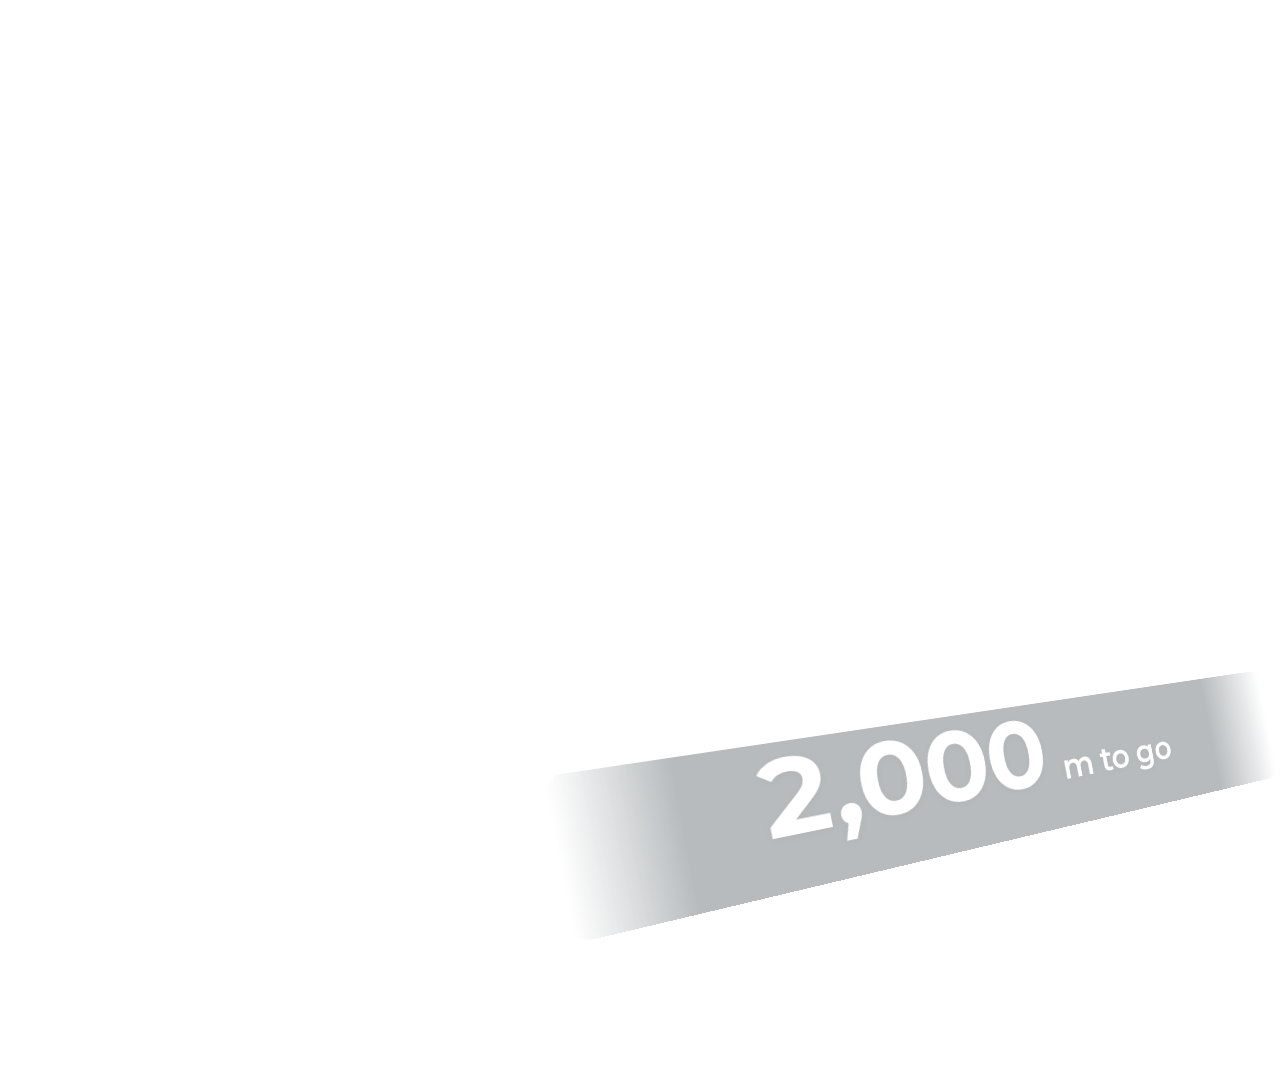
==== public/vmix-rowing-dtg.html @ 8fc4083b "Add "distance to go": a translucent strip on the water along the buoy line. vmix-rowing-dtg.html lay" ====
<!DOCTYPE html>
<html lang="en">
<head>
    <meta charset="UTF-8">
    <meta name="viewport" content="width=1920, height=1080, initial-scale=1">
    <title>vMix — Distance to go</title>
    <link rel="preload" href="assets/fonts/milford/Montserrat-latin-wght.woff2" as="font" type="font/woff2" crossorigin>
    <link rel="stylesheet" href="vmix-rowing-l3.css?v=7">
</head>
<body class="rl3-page dtg-page">
    <!-- 1920×1080, transparent. A translucent strip lying on the water along the buoy line, with the
         metres to go counting down on the same plane. Placement and feed: see vmix-rowing-dtg.js. -->
    <div class="rl3-stage" id="rl3Stage">
        <div class="dtg-strip" id="dtgStrip" aria-label="Distance to go">
            <span class="dtg-value" id="dtgValue" data-field="race.distanceToGo">2,000</span>
            <span class="dtg-unit">m to go</span>
        </div>
        <svg class="dtg-guides" id="dtgGuides" viewBox="0 0 1920 1080" aria-hidden="true"></svg>
    </div>
    <script src="vmix-rowing-dtg.js?v=1"></script>
</body>
</html>
---- public/vmix-rowing-l3.css ----
/* Rowing lane lower third — 1920×1080, transparent background.
   vMix browser input: vmix-rowing-l3.html (see vmix-rowing-l3.js for params).

   Milford Asset Management brand (Brand Guidelines, Sept 2022 V8):
   - Primary colours: Milford grey #303C42 (PMS 425) and Milford orange #E1690E (PMS 159),
     with orange tints 80 / 65 / 30 %. Primary colours always present; orange used as the accent.
   - Type: Gotham → Montserrat for digital. Medium for headlines, tracking −25, snug leading.
     Bold for product-style labels. No full stops on headings; sentence case.
   - Lozenge: rounded rectangle used to highlight a key word or call to action (race type here).
   - No logo or holding device here: Milford runs as a separate always-on bug, and the
     guide says the holding device is not used when the logo appears elsewhere.
   - Crews are shown by their row suit (white background cut out in the browser) and club code.
   - Lane cards are 80% Milford grey and swipe up to a near-solid (95%) side showing the split
     (and back down to the suit);
     a rating rise shows as a small "38 SPM" chip above the card's top-left corner (30% orange
     tint). The race number / title rail is solid Milford grey.
   - Race positions 1–3 get a gold / silver / bronze medal pop-up above the card's top-right
     corner (medal colours are semantic, like results, not brand accents).
   - One fixed-width card per lane, so the graphic is as wide as the race has lanes
     (left-anchored at title safe); the rail matches that width. Text carries a soft shadow over bright water. */

@font-face {
    font-family: 'Montserrat';
    font-style: normal;
    font-weight: 100 900;
    font-display: block;
    src: url('assets/fonts/milford/Montserrat-latin-wght.woff2') format('woff2');
}

:root {
    /* Milford primary */
    --mf-grey: #303c42;
    --mf-orange: #e1690e;
    --mf-orange-80: #e9893f;
    --mf-orange-65: #eda062;
    --mf-orange-30: #f6d2b7;
    --mf-light: #f7f7f7;
    --mf-white: #ffffff;

    /* Derived from Milford grey for broadcast surfaces */
    --mf-surface: #303c42;                  /* race rail: solid Milford grey */
    --mf-card: rgba(48, 60, 66, 0.8);       /* lane card front: 80%, a hint of the race behind */
    --mf-card-back: rgba(48, 60, 66, 0.95); /* split side: near-solid so the split reads cleanly */
    --mf-card-empty: rgba(48, 60, 66, 0.4); /* lane in the race with no crew */
    --mf-surface-deep: #232c31;
    --mf-hairline: rgba(247, 247, 247, 0.16);
    --mf-muted: rgba(247, 247, 247, 0.62);
    --mf-shadow: 0 8px 22px rgba(0, 0, 0, 0.35);

    --radius-lozenge: 8px;
    --radius-card: 6px;

    --font: 'Montserrat', 'Gotham', 'Segoe UI', system-ui, sans-serif;
    --track-headline: -0.025em;

    --ease-out: cubic-bezier(0.16, 1, 0.3, 1);
    --ease-standard: cubic-bezier(0.2, 0, 0.2, 1);

    --rl3-gap: 8px;
    --rl3-card-h: 170px;
    --rl3-card-w: 184px;                     /* 9 lanes fill the 1728px title-safe width */
    --rl3-rail-h: 72px;

    /* Medal pop-up chip tints for race positions 1–3 (semantic, like results — not brand accents). */
    --medal-gold-chip: #f7e3a1;
    --medal-silver-chip: #e4e8ec;
    --medal-bronze-chip: #efc9a6;
}

* { box-sizing: border-box; }

html,
body.rl3-page {
    margin: 0;
    width: 1920px;
    height: 1080px;
    overflow: hidden;
    background: transparent;
    color: var(--mf-white);
    font-family: var(--font);
    font-variant-numeric: tabular-nums;
    text-shadow: 0 1px 3px rgba(0, 0, 0, 0.45);
    -webkit-font-smoothing: antialiased;
}

/* Preview backdrop for design work only (?bg=1 / B) — never on air: a Karāpiro finish
   frame on the 1920×1080 stage, so legibility can be judged over real footage. */
.rl3--preview-bg .rl3-stage {
    background: #243b4d url('assets/vmix/preview/karapiro-finish.webp') center / cover no-repeat;
}

.rl3-stage {
    position: relative;
    width: 1920px;
    height: 1080px;
}

/* Title-safe guide (90%), shown with guides on. */
.rl3-safe {
    display: none;
    position: absolute;
    inset: 54px 96px;
    border: 1px dashed rgba(255, 255, 255, 0.35);
    pointer-events: none;
}

.rl3--guides .rl3-safe { display: block; }

/* ---------- Layout: lanes over the race rail, as wide as the lanes ---------- */

.rl3 {
    position: absolute;
    left: 96px;
    bottom: 54px;
    max-width: 1728px;
    display: flex;
    visibility: hidden;
}

.rl3--on .rl3 { visibility: visible; }

.rl3-main {
    flex: 1 1 auto;
    min-width: 0;
    display: flex;
    flex-direction: column;
    gap: var(--rl3-gap);
}

.rl3-lanes {
    display: flex;
    gap: var(--rl3-gap);
    height: var(--rl3-card-h);
}

/* The rail takes the lanes' width but never widens the graphic itself; on short races
   (5 lanes or fewer) it keeps at least 1120px so the title and gold standard fit. */
.rl3-main > .rl3-rail {
    width: 0;
    min-width: max(100%, 1120px);
}

/* ---------- Race rail: number · title · type lozenge ---------- */

.rl3-rail {
    display: flex;
    align-items: center;
    gap: 18px;
    height: var(--rl3-rail-h);
    padding: 0 12px 0 22px;
    overflow: hidden; /* safety: contents never spill past the rail */
    background: var(--mf-surface);
    border-radius: var(--radius-card);
    box-shadow: var(--mf-shadow);
    transform-origin: left center;
}

.rl3-rail-num {
    display: flex;
    align-items: baseline;
    gap: 8px;
    padding-right: 18px;
    border-right: 1px solid var(--mf-hairline);
    white-space: nowrap;
}

.rl3-rail-num-label {
    font-size: 16px;
    font-weight: 700;
    color: var(--mf-orange);
}

.rl3-rail-num-val {
    font-size: 30px;
    font-weight: 600;
    letter-spacing: var(--track-headline);
}

.rl3-rail-title {
    flex: 1 1 auto;
    min-width: 0;
    font-size: 30px;
    font-weight: 500;
    letter-spacing: var(--track-headline);
    white-space: nowrap;
    overflow: hidden;
    text-overflow: ellipsis;
}

/* Gold standard, just before the race type: its average split /500m only, large and
   white under a small label, on a lighter panel so it reads at a glance. */
.rl3-rail-gold {
    flex: 0 0 auto;
    align-self: center;
    display: flex;
    flex-direction: column;
    gap: 1px;
    padding: 4px 14px 5px;
    border-radius: var(--radius-lozenge);
    background: rgba(247, 247, 247, 0.1);
    white-space: nowrap;
}

.rl3-rail-gold[hidden] { display: none; }

.rl3-rail-gold-label {
    font-size: 15px;
    font-weight: 700;
    line-height: 1.1;
    color: var(--mf-orange-30);
}

.rl3-rail-gold-split {
    font-size: 38px;
    font-weight: 700;
    line-height: 1;
    letter-spacing: var(--track-headline);
    color: var(--mf-white);
}

.rl3-rail-gold-unit {
    margin-left: 4px;
    font-size: 18px;
    font-weight: 600;
    letter-spacing: 0;
    color: var(--mf-light);
}

/* Lozenge highlight (brand: Gotham/Montserrat only, text fits comfortably, rounded corners). */
.rl3-rail-type {
    flex: 0 1 auto;
    min-width: 0;
    overflow: hidden;
    text-overflow: ellipsis;
    padding: 7px 16px 8px;
    border-radius: var(--radius-lozenge);
    background: rgba(247, 247, 247, 0.12);
    font-size: 20px;
    font-weight: 600;
    letter-spacing: -0.01em;
    white-space: nowrap;
}

.rl3-rail-type[data-tier='final'],
.rl3-rail-type[data-tier='semi'] {
    background: var(--mf-orange);
    color: var(--mf-white);
}

.rl3-rail-type[data-tier='semi'] { background: var(--mf-orange-80); }

/* ---------- Lane cards ---------- */

.rl3-card {
    position: relative;
    flex: 0 0 var(--rl3-card-w);
    min-width: 0;
}

/* Card window: the suit side and the split side are stacked vertically inside it and
   swipe up (suit → split) or back down (split → suit). */
.rl3-card-window {
    position: relative;
    width: 100%;
    height: 100%;
    overflow: hidden;
    border-radius: var(--radius-card);
    box-shadow: var(--mf-shadow);
}

.rl3-face {
    position: absolute;
    inset: 0;
    display: flex;
    flex-direction: column;
    gap: 8px;
    padding: 10px;
    background: var(--mf-card);
    transition: transform 500ms var(--ease-out);
}

.rl3-face--back {
    transform: translateY(100%);
    gap: 6px;
    background: var(--mf-card-back);
}

.rl3-card--split .rl3-face--front { transform: translateY(-100%); }
.rl3-card--split .rl3-face--back { transform: none; }

/* Lane in the race with no crew (scratched / empty): lane number only. */
.rl3-card--empty .rl3-face--front { background: var(--mf-card-empty); }
.rl3-card--empty .rl3-card-window { box-shadow: none; }
.rl3-card--empty .rl3-card-lane { opacity: 0.7; }

/* Row suit: RowIT PNG with its white background and code caption removed in JS,
   so the suit sits straight on the translucent card. */
.rl3-card-suit {
    position: relative;
    flex: 1 1 auto;
    min-height: 0;
    display: flex;
    align-items: center;
    justify-content: center;
}

.rl3-suit-img {
    height: 100%;        /* same height for the 1890px renders and RowIT's 55×90 pictures */
    width: auto;
    max-width: 100%;
    object-fit: contain;
    filter: drop-shadow(0 2px 4px rgba(0, 0, 0, 0.35));
}

.rl3-suit-svg {
    height: 100%;
}

.rl3-card-row {
    flex: 0 0 34px;
    display: flex;
    align-items: center;
    gap: 8px;
    min-height: 0;
}

.rl3-card-lane {
    flex: 0 0 auto;
    min-width: 32px;
    height: 32px;
    padding: 0 7px;
    display: flex;
    align-items: center;
    justify-content: center;
    background: rgba(247, 247, 247, 0.12);
    color: var(--mf-white);
    font-size: 19px;
    font-weight: 700;
    border-radius: var(--radius-lozenge);
}

.rl3-card-code {
    flex: 1 1 auto;
    min-width: 0;
    text-align: center;
    font-size: 25px;
    font-weight: 700;
    letter-spacing: 0.04em;
    text-transform: uppercase;
    white-space: nowrap;
    overflow: hidden;
    text-overflow: ellipsis; /* fallback; long codes are shrunk to fit in JS */
}


/* ---------- Card back: the triggered data ---------- */

.rl3-back-head {
    flex: 0 0 26px;
    display: flex;
    align-items: center;
    gap: 7px;
    min-width: 0;
}

.rl3-card-lane--sm {
    min-width: 26px;
    height: 26px;
    padding: 0 6px;
    font-size: 15px;
}

.rl3-back-code {
    flex: 1 1 auto;
    min-width: 0;
    font-size: 16px;
    font-weight: 700;
    letter-spacing: 0.04em;
    white-space: nowrap;
    overflow: hidden;
    text-overflow: ellipsis;
}

/* "Pace" sits in a small Milford-orange lozenge. */
.rl3-metric-label {
    flex: 0 0 auto;
    padding: 3px 9px 4px;
    border-radius: 6px;
    background: var(--mf-orange);
    color: var(--mf-white);
    font-size: 14px;
    font-weight: 700;
    line-height: 1.1;
    text-shadow: none;
    white-space: nowrap;
}

/* The split is as large as the card width allows (fitted in JS). */
.rl3-metric {
    flex: 1 1 auto;
    min-height: 0;
    display: flex;
    flex-direction: column;
    justify-content: center;
    gap: 6px;
    min-width: 0;
}

.rl3-metric-value {
    display: block;
    width: 100%;
    overflow: hidden;
    white-space: nowrap;
    font-size: 60px;
    font-weight: 700;
    line-height: 0.95;
    letter-spacing: -0.03em;
    color: var(--mf-white);
}

.rl3-metric-foot {
    display: flex;
    align-items: baseline;
    justify-content: space-between;
    gap: 8px;
}

.rl3-metric-unit {
    font-size: 16px;
    font-weight: 600;
    letter-spacing: 0;
    color: var(--mf-light);
    opacity: 0.8;
}

.rl3-metric-delta {
    font-size: 22px;
    font-weight: 700;
    color: var(--mf-white);
}

/* ---------- Medal pop-up: above the card's top-right corner, while 1st–3rd ---------- */

.rl3-medal {
    position: absolute;
    right: 0;
    bottom: calc(100% + 8px);
    display: flex;
    align-items: center;
    gap: 6px;
    padding: 3px 10px 3px 6px;
    border-radius: var(--radius-lozenge);
    background: var(--m-chip, var(--mf-light));
    color: var(--mf-grey);
    text-shadow: none;
    box-shadow: var(--mf-shadow);
    white-space: nowrap;
    pointer-events: none;
    overflow: hidden;
    opacity: 0;
    transform: translateY(10px) scale(0.9);
    transform-origin: bottom right;
    transition: opacity 200ms var(--ease-standard), transform 300ms var(--ease-out);
}

.rl3-medal--on {
    opacity: 1;
    transform: none;
}

.rl3-medal[data-medal='gold'] { --m-chip: var(--medal-gold-chip); }
.rl3-medal[data-medal='silver'] { --m-chip: var(--medal-silver-chip); }
.rl3-medal[data-medal='bronze'] { --m-chip: var(--medal-bronze-chip); }

.rl3-medal-img {
    width: 24px;
    height: 28px;
    flex: 0 0 auto;
}

.rl3-medal-text {
    font-size: 22px;
    font-weight: 700;
    line-height: 1;
    letter-spacing: var(--track-headline);
}

/* A glint crosses the chip each time it pops in. */
.rl3-medal::after {
    content: '';
    position: absolute;
    top: 0;
    bottom: 0;
    width: 40%;
    left: -60%;
    background: linear-gradient(100deg, rgba(255, 255, 255, 0) 0%, rgba(255, 255, 255, 0.75) 50%, rgba(255, 255, 255, 0) 100%);
    pointer-events: none;
}

.rl3-medal--on::after { animation: rl3-glint 900ms var(--ease-standard) 250ms both; }

@keyframes rl3-glint { to { left: 120%; } }

/* ---------- Rating pop-up: small chip above the card's top-left corner ---------- */

.rl3-rate {
    position: absolute;
    left: 0;
    bottom: calc(100% + 8px);
    display: flex;
    align-items: baseline;
    gap: 5px;
    padding: 5px 10px 6px;
    border-radius: var(--radius-lozenge);
    background: var(--mf-orange-30);
    color: var(--mf-grey);
    text-shadow: none;
    box-shadow: var(--mf-shadow);
    white-space: nowrap;
    pointer-events: none;
    opacity: 0;
    transform: translateY(10px) scale(0.9);
    transform-origin: bottom left;
    transition: opacity 200ms var(--ease-standard), transform 300ms var(--ease-out);
}

.rl3-rate--on {
    opacity: 1;
    transform: none;
}

.rl3-rate-value {
    font-size: 26px;
    font-weight: 700;
    line-height: 1;
    letter-spacing: var(--track-headline);
}

.rl3-rate-unit {
    font-size: 13px;
    font-weight: 700;
    letter-spacing: 0.06em;
}

/* ---------- In / out ---------- */

@keyframes rl3-wipe { from { transform: scaleX(0); } to { transform: scaleX(1); } }
@keyframes rl3-up { from { opacity: 0; transform: translateY(32px); } to { opacity: 1; transform: none; } }
@keyframes rl3-fade-out { to { opacity: 0; transform: translateY(24px); } }

.rl3--in .rl3-rail { animation: rl3-wipe 500ms var(--ease-out) both; }
.rl3--in .rl3-rail > * { animation: rl3-up 400ms var(--ease-out) 200ms both; }
.rl3--in .rl3-card { animation: rl3-up 450ms var(--ease-out) both; animation-delay: calc(250ms + var(--rl3-i, 0) * 40ms); }
.rl3--out .rl3 { animation: rl3-fade-out 300ms var(--ease-standard) both; }

@media (prefers-reduced-motion: reduce) {
    .rl3--in .rl3-rail,
    .rl3--in .rl3-rail > *,
    .rl3--in .rl3-card { animation-duration: 1ms; animation-delay: 0ms; }
    .rl3-face,
    .rl3-rate,
    .rl3-medal { transition-duration: 1ms; }
    .rl3-medal--on::after { animation: none; }
}

/* ---------- Placeholder marking ----------
   A field showing its placeholder token (no live value yet) carries .rl3-ph. */

.rl3-ph {
    color: var(--mf-muted);
    font-style: italic;
    text-decoration: underline dashed rgba(255, 255, 255, 0.45);
    text-underline-offset: 5px;
    text-decoration-thickness: 1px;
}

.rl3-rail-type[data-tier].rl3-ph { color: var(--mf-muted); }

.rl3-card-suit.rl3-ph {
    border-radius: 4px;
    background: repeating-linear-gradient(135deg, rgba(255, 255, 255, 0.14) 0 8px, rgba(255, 255, 255, 0.05) 8px 16px);
}

.rl3-suit-tag {
    position: absolute;
    right: 4px;
    bottom: 2px;
    font-size: 10px;
    font-weight: 700;
    font-style: italic;
    letter-spacing: 0.06em;
    color: var(--mf-muted);
}

/* Guides (?guides=1 / G): outline every live field and name its key. */
.rl3--guides [data-field] {
    outline: 1px dashed var(--mf-orange);
    outline-offset: -2px;
    position: relative;
}

.rl3--guides [data-field]::before {
    content: attr(data-field);
    position: absolute;
    left: 2px;
    top: 2px;
    padding: 1px 4px;
    font: 700 10px/1.2 ui-monospace, Menlo, monospace;
    font-style: normal;
    letter-spacing: 0;
    text-transform: none;
    color: var(--mf-white);
    background: var(--mf-orange);
    border-radius: 3px;
    z-index: 3;
    white-space: nowrap;
}


/* ---------- Operator panel (?ctrl=1 / C) — keep off the program output ---------- */

.rl3-ctrl {
    text-shadow: none;
    position: absolute;
    left: 24px;
    top: 24px;
    width: 460px;
    padding: 16px 18px;
    background: var(--mf-surface-deep);
    border: 1px solid var(--mf-hairline);
    border-radius: 10px;
    font-size: 14px;
    color: var(--mf-light);
    box-shadow: 0 20px 48px rgba(0, 0, 0, 0.3);
    z-index: 10;
}

.rl3-ctrl h2 {
    margin: 0 0 10px;
    font-size: 18px;
    font-weight: 500;
    letter-spacing: var(--track-headline);
}

.rl3-ctrl fieldset {
    border: 1px solid var(--mf-hairline);
    border-radius: 6px;
    margin: 0 0 10px;
    padding: 8px 10px 10px;
    display: grid;
    grid-template-columns: 1fr 1fr;
    gap: 6px 12px;
}

.rl3-ctrl legend {
    padding: 0 4px;
    color: var(--mf-orange-65);
    font-size: 12px;
    font-weight: 700;
}

.rl3-ctrl label {
    display: flex;
    flex-direction: column;
    gap: 3px;
    font-size: 12px;
    color: var(--mf-muted);
}

.rl3-ctrl label.rl3-ctrl-check {
    flex-direction: row;
    align-items: center;
    gap: 6px;
}

.rl3-ctrl input[type='number'],
.rl3-ctrl input[type='text'],
.rl3-ctrl select {
    width: 100%;
    min-width: 0;
    background: var(--mf-grey);
    color: var(--mf-white);
    border: 1px solid var(--mf-hairline);
    border-radius: 6px;
    padding: 5px 8px;
    font: 500 14px var(--font);
}

.rl3-ctrl input:focus-visible,
.rl3-ctrl select:focus-visible,
.rl3-ctrl button:focus-visible {
    outline: 2px solid var(--mf-orange);
    outline-offset: 1px;
}

.rl3-ctrl-row {
    display: flex;
    flex-wrap: wrap;
    gap: 6px;
    margin-top: 6px;
}

.rl3-ctrl-row select { width: auto; }

.rl3-ctrl button {
    background: var(--mf-orange);
    color: var(--mf-white);
    border: 0;
    border-radius: var(--radius-lozenge);
    padding: 6px 12px;
    font: 600 13px var(--font);
    cursor: pointer;
}

.rl3-ctrl button:hover { filter: brightness(0.92); }

.rl3-ctrl button.rl3-ctrl-alt { background: var(--mf-grey); border: 1px solid var(--mf-hairline); }

.rl3-ctrl-hint {
    margin: 8px 0 0;
    color: var(--mf-muted);
    font-size: 12px;
    line-height: 1.45;
}

/* ---------- Side layout (vmix-rowing-side.html / ?layout=side / RowingL3.layout('side')) ----------
   The same graphic as a vertical column at the far right: lane 1 (the far lane) at the top,
   one row per lane, the race block under the lanes. Pop-ups sit to the left of a row. */

.rl3--side {
    --rl3-side-w: 340px;
    --rl3-side-card-h: 86px;
}

.rl3--side .rl3 {
    left: auto;
    right: 96px;
    top: 54px;
    bottom: auto;
    width: var(--rl3-side-w);
    max-width: none;
    max-height: 972px;
    flex-direction: column;
    align-items: stretch;
}

.rl3--side .rl3-main {
    flex: 1 1 auto;
    min-height: 0;
    gap: 6px;
}

.rl3--side .rl3-lanes {
    flex: 0 1 auto;
    min-height: 0;
    flex-direction: column;
    height: auto;
    gap: 6px;
}

.rl3--side .rl3-card {
    flex: 0 1 var(--rl3-side-card-h);
    height: var(--rl3-side-card-h);
    min-height: 0;
    width: auto;
}

/* Card faces become rows: [lane] [suit] [code]  /  [lane code, Pace] [split, /500m change] */
.rl3--side .rl3-face {
    flex-direction: row;
    align-items: center;
    gap: 10px;
    padding: 6px 12px 6px 8px;
}

.rl3--side .rl3-card-row { display: contents; }

.rl3--side .rl3-card-lane {
    order: -1;
    min-width: 34px;
    height: 34px;
    font-size: 20px;
}

.rl3--side .rl3-card-suit {
    flex: 0 0 64px;
    height: 100%;
    order: 0;
}

.rl3--side .rl3-card-code {
    order: 1;
    flex: 1 1 auto;
    text-align: left;
    padding: 0;
}

.rl3--side .rl3-card--empty .rl3-card-suit { display: none; }

.rl3--side .rl3-face--back { gap: 12px; }

.rl3--side .rl3-back-head {
    flex: 0 0 auto;
    display: grid;
    grid-template-columns: auto auto;
    grid-template-areas: 'lane code' 'label label';
    align-items: center;
    gap: 4px 6px;
}

.rl3--side .rl3-back-head .rl3-card-lane--sm { grid-area: lane; }
.rl3--side .rl3-back-code { grid-area: code; font-size: 18px; }
.rl3--side .rl3-back-head .rl3-metric-label { grid-area: label; justify-self: start; }

.rl3--side .rl3-metric {
    flex: 1 1 auto;
    align-items: flex-end;
    justify-content: center;
    gap: 2px;
    min-width: 0;
}

.rl3--side .rl3-metric-value { text-align: right; }
.rl3--side .rl3-metric-foot { width: auto; gap: 12px; }
.rl3--side .rl3-metric-delta { font-size: 18px; }
.rl3--side .rl3-metric-unit { font-size: 14px; }

/* Pop-ups go to the left of the row: rating at the top, medal at the bottom. */
.rl3--side .rl3-rate {
    left: auto;
    right: calc(100% + 8px);
    top: 2px;
    bottom: auto;
    transform-origin: top right;
    transform: translateX(10px) scale(0.9);
}

.rl3--side .rl3-medal {
    left: auto;
    right: calc(100% + 8px);
    top: auto;
    bottom: 2px;
    transform-origin: bottom right;
    transform: translateX(10px) scale(0.9);
}

.rl3--side .rl3-rate--on,
.rl3--side .rl3-medal--on { transform: none; }

/* Race block under the lanes: number + type, title (2 lines), gold split. */
.rl3--side .rl3-main > .rl3-rail {
    width: auto;
    min-width: 0;
    height: auto;
    flex: 0 0 auto;
    display: grid;
    grid-template-columns: 1fr auto;
    grid-template-areas: 'num type' 'title title' 'gold gold';
    align-items: center;
    gap: 6px 10px;
    padding: 10px 14px 12px;
    transform-origin: right center;
}

.rl3--side .rl3-rail-num { grid-area: num; border-right: 0; padding-right: 0; }
.rl3--side .rl3-rail-type { grid-area: type; justify-self: end; font-size: 17px; padding: 5px 12px 6px; }

.rl3--side .rl3-rail-title {
    grid-area: title;
    font-size: 24px;
    line-height: 1.1;
    white-space: normal;
    overflow: hidden;
    display: -webkit-box;
    -webkit-line-clamp: 2;
    -webkit-box-orient: vertical;
}

.rl3--side .rl3-rail-gold {
    grid-area: gold;
    justify-self: start;
    flex-direction: row;
    align-items: baseline;
    gap: 10px;
    padding: 4px 12px 5px;
}

.rl3--side .rl3-rail-gold-split { font-size: 28px; }
.rl3--side .rl3-rail-gold-unit { font-size: 15px; }

/* In from the right instead of up. */
@keyframes rl3-right { from { opacity: 0; transform: translateX(40px); } to { opacity: 1; transform: none; } }

.rl3--side.rl3--in .rl3-card { animation-name: rl3-right; }
.rl3--side.rl3--in .rl3-rail { animation: rl3-right 450ms var(--ease-out) both; animation-delay: calc(300ms + var(--rl3-n, 9) * 40ms); }
.rl3--side.rl3--in .rl3-rail > * { animation: none; }
.rl3--side.rl3--out .rl3 { animation: rl3-fade-right 300ms var(--ease-standard) both; }

@keyframes rl3-fade-right { to { opacity: 0; transform: translateX(24px); } }

/* ---------- Bow data (vmix-rowing-bow.html / ?layout=bow) ----------
   Side-style row cards, each mounted on a crew's bow number holder at the point the CV
   reports, and scaled by camera perspective (far lane small, near lane full size). The body
   carries rl3--side as well, so the card faces come from the side layout above. */

.rl3--bow {
    --rl3-bow-w: 300px;
    --rl3-bow-h: 78px;
}

.rl3--bow .rl3 {
    inset: 0;
    width: auto;
    max-height: none;
    display: block;
}

.rl3--bow .rl3-main { display: block; height: 100%; }
.rl3--bow .rl3-lanes { display: block; height: 100%; }
.rl3--bow .rl3-main > .rl3-rail { display: none; }

/* left/top = the bow point; the card hangs above it on a short post and scales from there. */
.rl3--bow .rl3-card {
    position: absolute;
    width: var(--rl3-bow-w);
    height: var(--rl3-bow-h);
    left: -9999px;
    top: -9999px;
    transform: translate(-50%, -100%) scale(var(--s, 1));
    transform-origin: bottom center;
    opacity: 0;
    transition: opacity 250ms var(--ease-standard), left 220ms linear, top 220ms linear, transform 220ms linear;
    will-change: left, top, transform;
}

.rl3--bow .rl3-card--bow-on { opacity: 1; }
.rl3--bow.rl3--in .rl3-card { animation: none; }
.rl3--bow .rl3-card--empty { display: none; }

/* Mounting post down to the bow, and a small foot on the number holder. */
.rl3--bow .rl3-card::after {
    content: '';
    position: absolute;
    left: 50%;
    top: 100%;
    width: 4px;
    height: 22px;
    margin-left: -2px;
    background: linear-gradient(180deg, var(--mf-surface) 0%, rgba(48, 60, 66, 0.55) 100%);
    border-radius: 0 0 2px 2px;
}

.rl3--bow .rl3-card::before {
    content: '';
    position: absolute;
    left: 50%;
    top: calc(100% + 18px);
    width: 14px;
    height: 8px;
    margin-left: -7px;
    border-radius: 50%;
    background: rgba(48, 60, 66, 0.75);
    box-shadow: 0 0 0 2px rgba(255, 255, 255, 0.35);
}

.rl3--bow .rl3-face { padding: 5px 10px 5px 7px; gap: 8px; }
.rl3--bow .rl3-card-suit { flex-basis: 56px; }
.rl3--bow .rl3-card-lane { min-width: 30px; height: 30px; font-size: 18px; }

/* Pop-ups above the card instead of beside it (a boat's bow is open water either side). */
.rl3--bow .rl3-rate { right: auto; left: 0; top: auto; bottom: calc(100% + 6px); transform-origin: bottom left; }
.rl3--bow .rl3-medal { right: 0; left: auto; top: auto; bottom: calc(100% + 6px); transform-origin: bottom right; }
.rl3--bow .rl3-rate:not(.rl3-rate--on) { transform: translateY(8px) scale(0.9); }
.rl3--bow .rl3-medal:not(.rl3-medal--on) { transform: translateY(8px) scale(0.9); }

/* Guides: the horizon / near lines the perspective is set between. */
.rl3--bow.rl3--guides .rl3-safe::before,
.rl3--bow.rl3--guides .rl3-safe::after {
    content: 'horizon (smallest cards)';
    position: absolute;
    left: 0;
    right: 0;
    top: calc(380px - 54px);
    border-top: 1px dashed var(--mf-orange);
    font: 700 11px ui-monospace, monospace;
    color: var(--mf-orange);
    padding: 2px 4px;
}

.rl3--bow.rl3--guides .rl3-safe::after {
    content: 'near (full-size cards)';
    top: calc(980px - 54px);
}

/* ---------- Distance to go (vmix-rowing-dtg.html) ----------
   A translucent strip projected onto the water along the buoy line (matrix3d from four screen
   corners, set in vmix-rowing-dtg.js) with white text on the same plane. */

.dtg-strip {
    position: absolute;
    left: 0;
    top: 0;
    transform-origin: 0 0;
    display: flex;
    align-items: baseline;
    justify-content: center;
    gap: 22px;
    padding: 0 40px;
    box-sizing: border-box;
    border-radius: 14px;
    background: linear-gradient(90deg, rgba(48, 60, 66, 0) 0%, rgba(48, 60, 66, 1) 12%, rgba(48, 60, 66, 1) 88%, rgba(48, 60, 66, 0) 100%);
    opacity: 0;
    transition: opacity 600ms var(--ease-standard);
    pointer-events: none;
    will-change: transform;
}

.dtg--on .dtg-strip { opacity: var(--dtg-strip-opacity, 0.35); }
.dtg--out .dtg-strip { opacity: 0; }

.dtg-value,
.dtg-unit {
    color: var(--mf-white);
    opacity: calc(var(--dtg-text-opacity, 0.9) / var(--dtg-strip-opacity, 0.35)); /* text stays bright inside the faint strip */
    text-shadow: 0 2px 10px rgba(0, 0, 0, 0.35);
    white-space: nowrap;
    font-variant-numeric: tabular-nums;
}

.dtg-value {
    font-size: 118px;
    font-weight: 700;
    line-height: 1;
    letter-spacing: -0.03em;
}

.dtg-unit {
    font-size: 44px;
    font-weight: 600;
    letter-spacing: -0.01em;
}

.dtg-strip--finish .dtg-value { color: var(--mf-orange-30); }

.dtg-guides {
    display: none;
    position: absolute;
    inset: 0;
    width: 1920px;
    height: 1080px;
    pointer-events: none;
    fill: rgba(225, 105, 14, 0.15);
    stroke: var(--mf-orange);
    stroke-width: 2;
    font: 700 13px ui-monospace, monospace;
}

.dtg-guides text { fill: var(--mf-orange); stroke: none; }
.dtg-guides circle { fill: var(--mf-orange); }
.dtg--guides .dtg-guides { display: block; }
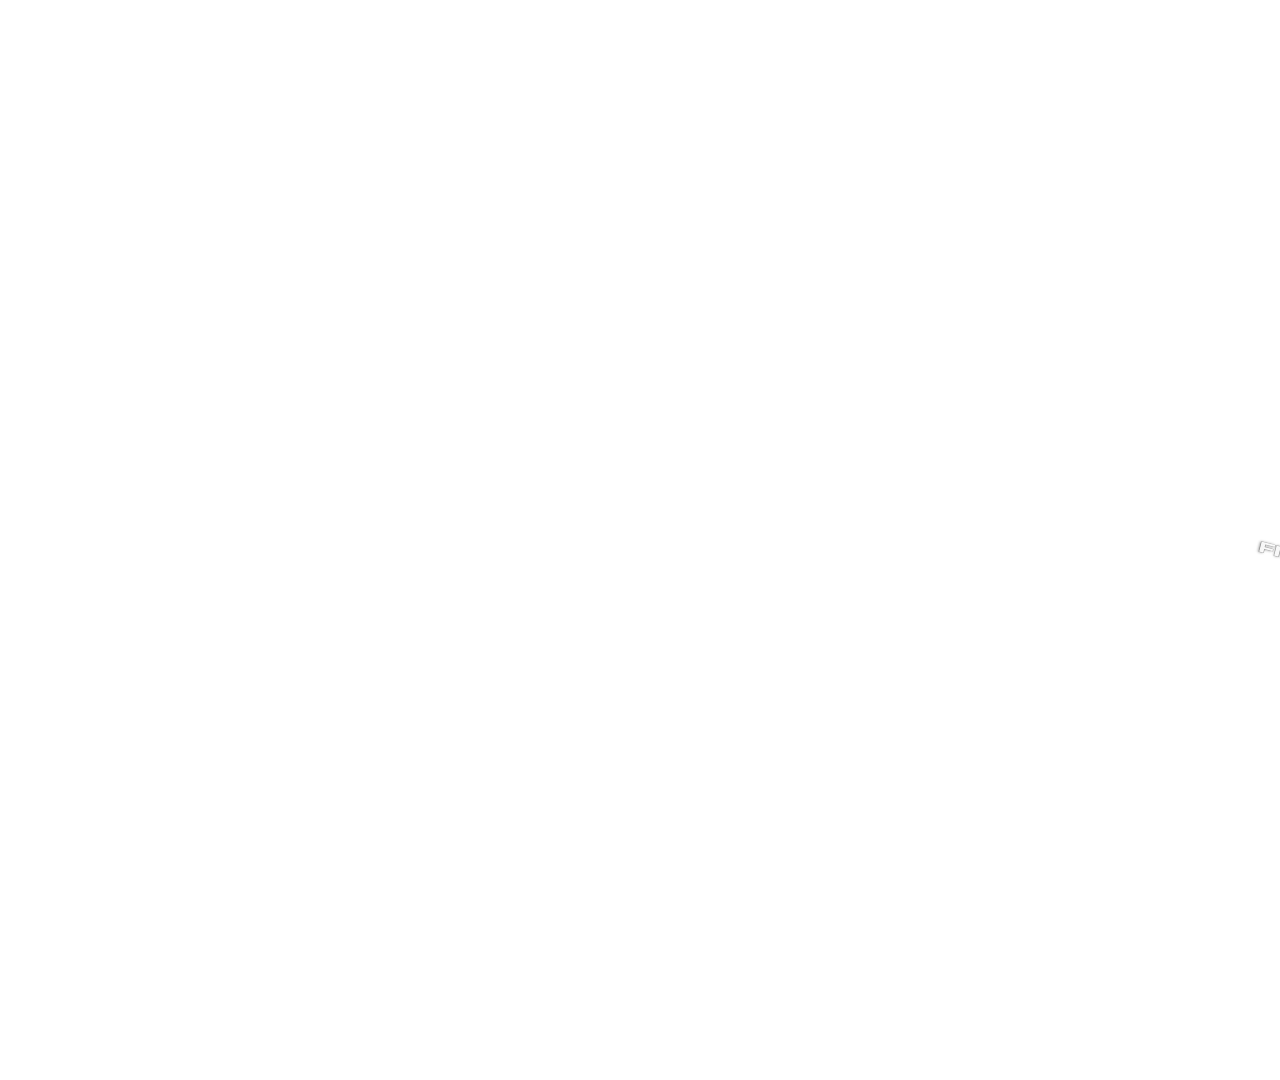
==== commit b7ba1bcc: "Distance to go: the buoy row itself is the countdown. Rework after a misread: the buoys along the co" ====
--- a/public/vmix-rowing-dtg.html
+++ b/public/vmix-rowing-dtg.html
@@ -8,15 +8,12 @@
     <link rel="stylesheet" href="vmix-rowing-l3.css?v=7">
 </head>
 <body class="rl3-page dtg-page">
-    <!-- 1920×1080, transparent. A translucent strip lying on the water along the buoy line, with the
-         metres to go counting down on the same plane. Placement and feed: see vmix-rowing-dtg.js. -->
+    <!-- 1920×1080, transparent. The row of course buoys (10 m apart) as a countdown to the finish: a
+         translucent strip along the row, metres to go at each buoy, the lead crew's live count riding
+         the row. Placement and feed: see vmix-rowing-dtg.js. -->
     <div class="rl3-stage" id="rl3Stage">
-        <div class="dtg-strip" id="dtgStrip" aria-label="Distance to go">
-            <span class="dtg-value" id="dtgValue" data-field="race.distanceToGo">2,000</span>
-            <span class="dtg-unit">m to go</span>
-        </div>
-        <svg class="dtg-guides" id="dtgGuides" viewBox="0 0 1920 1080" aria-hidden="true"></svg>
+        <svg class="dtg-svg" id="dtgSvg" viewBox="0 0 1920 1080" aria-label="Distance to go along the buoy row"></svg>
     </div>
-    <script src="vmix-rowing-dtg.js?v=1"></script>
+    <script src="vmix-rowing-dtg.js?v=2"></script>
 </body>
 </html>
--- a/public/vmix-rowing-l3.css
+++ b/public/vmix-rowing-l3.css
@@ -993,68 +993,73 @@
 }
 
 /* ---------- Distance to go (vmix-rowing-dtg.html) ----------
-   A translucent strip projected onto the water along the buoy line (matrix3d from four screen
-   corners, set in vmix-rowing-dtg.js) with white text on the same plane. */
-
-.dtg-strip {
-    position: absolute;
-    left: 0;
-    top: 0;
-    transform-origin: 0 0;
-    display: flex;
-    align-items: baseline;
-    justify-content: center;
-    gap: 22px;
-    padding: 0 40px;
-    box-sizing: border-box;
-    border-radius: 14px;
-    background: linear-gradient(90deg, rgba(48, 60, 66, 0) 0%, rgba(48, 60, 66, 1) 12%, rgba(48, 60, 66, 1) 88%, rgba(48, 60, 66, 0) 100%);
-    opacity: 0;
-    transition: opacity 600ms var(--ease-standard);
-    pointer-events: none;
-    will-change: transform;
-}
-
-.dtg--on .dtg-strip { opacity: var(--dtg-strip-opacity, 0.35); }
-.dtg--out .dtg-strip { opacity: 0; }
-
-.dtg-value,
-.dtg-unit {
-    color: var(--mf-white);
-    opacity: calc(var(--dtg-text-opacity, 0.9) / var(--dtg-strip-opacity, 0.35)); /* text stays bright inside the faint strip */
-    text-shadow: 0 2px 10px rgba(0, 0, 0, 0.35);
-    white-space: nowrap;
-    font-variant-numeric: tabular-nums;
-}
-
-.dtg-value {
-    font-size: 118px;
-    font-weight: 700;
-    line-height: 1;
-    letter-spacing: -0.03em;
-}
-
-.dtg-unit {
-    font-size: 44px;
-    font-weight: 600;
-    letter-spacing: -0.01em;
-}
-
-.dtg-strip--finish .dtg-value { color: var(--mf-orange-30); }
-
-.dtg-guides {
-    display: none;
+   The buoy row as a countdown: a translucent band along the row, a white metres-to-go
+   number lying on the water beside each buoy, and the lead crew's live count riding the row. */
+
+.dtg-svg {
     position: absolute;
     inset: 0;
     width: 1920px;
     height: 1080px;
     pointer-events: none;
-    fill: rgba(225, 105, 14, 0.15);
+    opacity: 0;
+    transition: opacity 600ms var(--ease-standard);
+    font-family: var(--font);
+    font-variant-numeric: tabular-nums;
+}
+
+.dtg--on .dtg-svg { opacity: 1; }
+.dtg--out .dtg-svg { opacity: 0; }
+
+.dtg-band {
+    fill: var(--mf-grey);
+    fill-opacity: var(--dtg-strip-opacity, 0.35);
+}
+
+.dtg-tick {
+    fill: var(--mf-white);
+    fill-opacity: 0.55;
+}
+
+.dtg-mark,
+.dtg-live {
+    fill: var(--mf-white);
+    fill-opacity: var(--dtg-text-opacity, 0.92);
+    font-weight: 700;
+    text-anchor: middle;
+    dominant-baseline: hanging;
+    paint-order: stroke;
+    stroke: rgba(0, 0, 0, 0.25);
+    stroke-width: 1.5px;
+}
+
+.dtg-mark { font-size: 34px; letter-spacing: -0.02em; }
+
+.dtg-live {
+    font-size: 40px;
+    letter-spacing: -0.03em;
+    dominant-baseline: auto;
+}
+
+.dtg-live--finish { fill: var(--mf-orange-30); }
+
+.dtg-live-dot {
+    fill: var(--mf-orange);
+    stroke: var(--mf-white);
+    stroke-width: 2px;
+    opacity: 0;
+    transition: opacity 300ms var(--ease-standard);
+}
+
+.dtg-live-dot--on { opacity: 0.95; }
+
+.dtg-guides {
+    display: none;
+    fill: rgba(225, 105, 14, 0.4);
     stroke: var(--mf-orange);
     stroke-width: 2;
-    font: 700 13px ui-monospace, monospace;
-}
-
-.dtg-guides text { fill: var(--mf-orange); stroke: none; }
-.dtg-guides circle { fill: var(--mf-orange); }
+    font: 700 14px ui-monospace, monospace;
+}
+
+.dtg-guides text { fill: var(--mf-orange); stroke: none; paint-order: stroke; stroke: rgba(0,0,0,0.5); stroke-width: 3px; }
 .dtg--guides .dtg-guides { display: block; }
